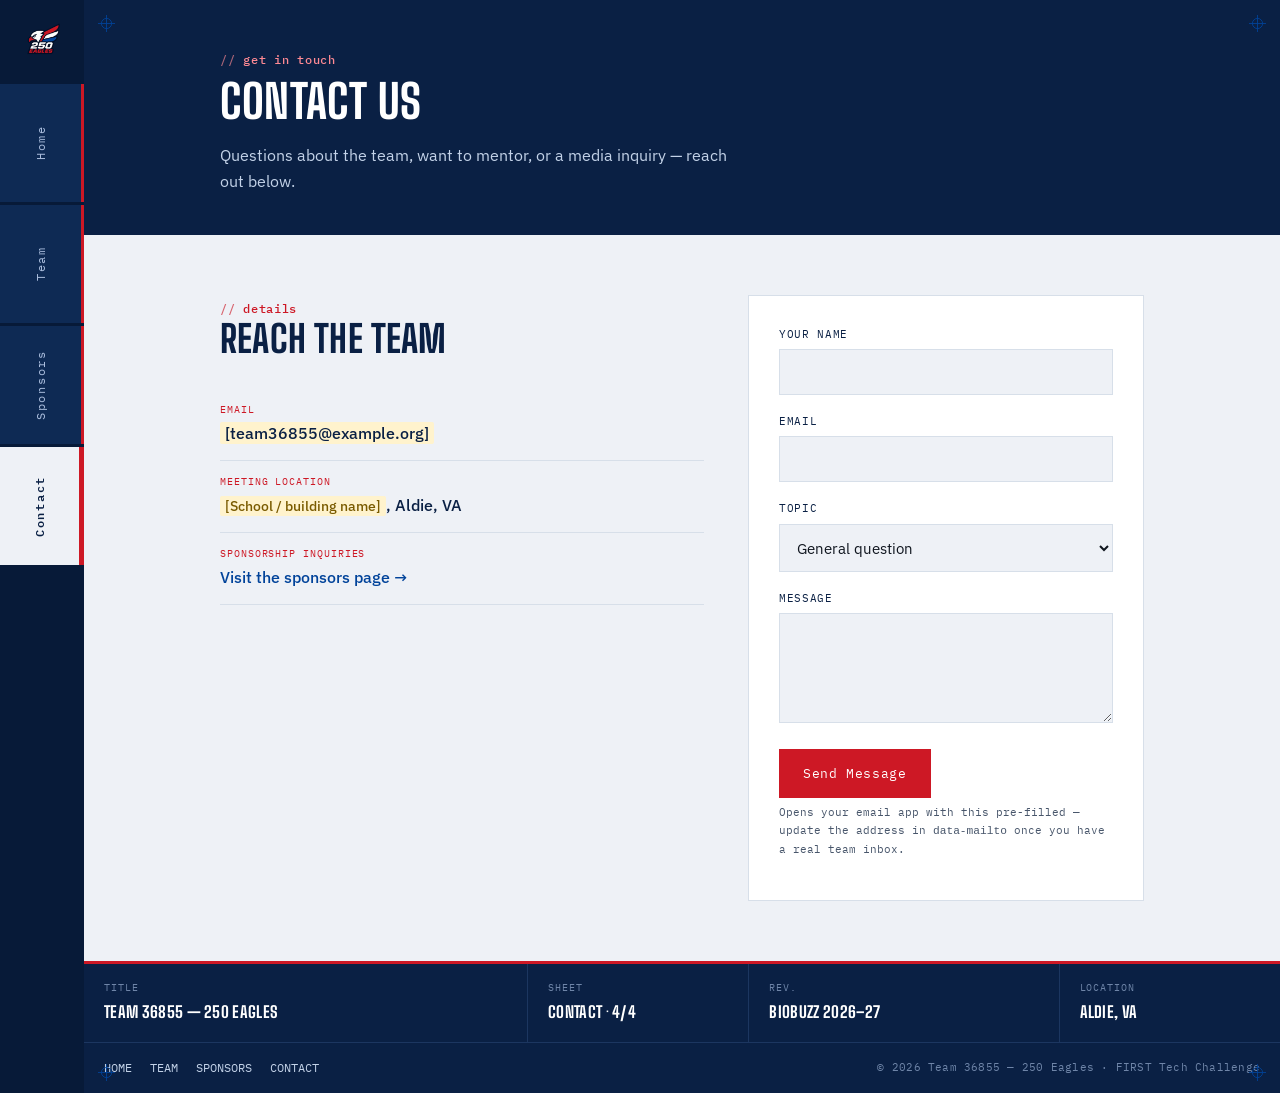
==== contact.html @ e5232fce "Add files via upload" ====
<!DOCTYPE html>
<html lang="en">
<head>
<meta charset="UTF-8">
<meta name="viewport" content="width=device-width, initial-scale=1.0">
<title>Contact &mdash; Team 36855 250 Eagles</title>
<meta name="description" content="Get in touch with FTC Team 36855, 250 Eagles.">
<link rel="icon" type="image/png" href="[data-uri]">
<link rel="preconnect" href="https://fonts.googleapis.com">
<link href="https://fonts.googleapis.com/css2?family=Big+Shoulders:wght@500;700;800&family=Big+Shoulders+Stencil:wght@600;700&family=IBM+Plex+Sans:wght@400;500;600&family=IBM+Plex+Mono:wght@400;500;600&display=swap" rel="stylesheet">
<style>
/* ===========================================================
   TEAM 36855 — 250 EAGLES
   Concept: the site as a set of engineering drawing sheets.
   - Left tab rail = binder/folder tabs (nav), not a navbar.
   - Each page = a numbered "sheet" framed by registration marks.
   - Footer = a drafting title block, not a link farm.
   - "//" comment-style eyebrows nod to the team's own codebase.
   =========================================================== */

:root {
  --navy: #0a2044;
  --navy-rail: #071a38;
  --navy-tab: #0e2a54;
  --red: #cd1825;
  --red-dark: #9e131f;
  --blue: #01439a;
  --blue-light: #6c9ee0;
  --paper: #eef1f6;
  --paper-line: #d7dfe9;
  --white: #ffffff;
  --ink: #10161f;
  --ink-soft: #48566b;

  --font-stencil: "Big Shoulders Stencil", "Arial Narrow", sans-serif;
  --font-display: "Big Shoulders", "Arial Narrow", sans-serif;
  --font-body: "IBM Plex Sans", system-ui, sans-serif;
  --font-mono: "IBM Plex Mono", "Courier New", monospace;

  --rail-w: 84px;
}

* { box-sizing: border-box; }
html { scroll-behavior: smooth; }

body {
  margin: 0;
  background: var(--navy-rail);
  color: var(--ink);
  font-family: var(--font-body);
  line-height: 1.6;
  -webkit-font-smoothing: antialiased;
}

img { max-width: 100%; display: block; }
a { color: var(--blue); text-decoration: none; }
a:hover { text-decoration: underline; }

h1, h2, h3 {
  font-family: var(--font-display);
  text-transform: uppercase;
  color: var(--navy);
  margin: 0 0 0.4em;
  line-height: 1.02;
  letter-spacing: 0.005em;
  font-weight: 700;
}
h2 { font-size: clamp(1.7rem, 3vw, 2.35rem); }
h3 { font-size: 1.15rem; }
p { color: var(--ink-soft); }

a:focus-visible, button:focus-visible, input:focus-visible,
textarea:focus-visible, select:focus-visible {
  outline: 3px solid var(--red);
  outline-offset: 2px;
}

@media (prefers-reduced-motion: reduce) {
  * { animation: none !important; transition: none !important; }
  html { scroll-behavior: auto; }
}

.wrap { max-width: 980px; margin: 0 auto; padding: 0 28px; }

/* "// " comment-style eyebrow — a nod to the team's own code comments */
.eyebrow {
  font-family: var(--font-mono);
  font-size: 0.74rem;
  letter-spacing: 0.06em;
  color: var(--red);
  font-weight: 500;
}
.eyebrow::before { content: "// "; opacity: 0.65; }
.eyebrow.on-dark { color: #ff8a94; }

/* ===========================================================
   PAGE SHELL — rail + framed sheet
   =========================================================== */
.sheet-shell {
  display: flex;
  min-height: 100vh;
  align-items: stretch;
}

/* ---------- tab rail (nav) ---------- */
.tab-rail {
  width: var(--rail-w);
  flex: 0 0 var(--rail-w);
  background: var(--navy-rail);
  display: flex;
  flex-direction: column;
  align-items: center;
  padding: 18px 0;
}

.rail-logo {
  width: 44px;
  height: 44px;
  margin-bottom: 22px;
  flex: 0 0 auto;
}
.rail-logo img { width: 100%; height: 100%; object-fit: contain; }

.tabs {
  list-style: none;
  margin: 0;
  padding: 0;
  width: 100%;
  display: flex;
  flex-direction: column;
  gap: 3px;
  flex: 1;
}

.tab {
  display: flex;
  align-items: center;
  justify-content: center;
  width: 100%;
  min-height: 118px;
  background: var(--navy-tab);
  color: #a9bcdc;
  font-family: var(--font-mono);
  font-size: 0.78rem;
  letter-spacing: 0.14em;
  border-left: 3px solid transparent;
  writing-mode: vertical-rl;
  transform: rotate(180deg);
  transition: background 0.15s ease, color 0.15s ease, border-color 0.15s ease;
}
.tab:hover { color: var(--white); text-decoration: none; }
.tab:nth-child(odd) { border-left-color: var(--red); }
.tab:nth-child(even) { border-left-color: var(--blue); }

.tab[aria-current="page"] {
  background: var(--paper);
  color: var(--navy);
  font-weight: 600;
  border-left-width: 5px;
}
.tab:nth-child(odd)[aria-current="page"] { border-left-color: var(--red); }
.tab:nth-child(even)[aria-current="page"] { border-left-color: var(--blue); }

@media (max-width: 760px) {
  .sheet-shell { flex-direction: column; }
  .tab-rail {
    width: 100%;
    flex-direction: row;
    align-items: center;
    padding: 10px 14px;
    gap: 12px;
    overflow-x: auto;
  }
  .rail-logo { margin-bottom: 0; width: 34px; height: 34px; }
  .tabs { flex-direction: row; gap: 6px; }
  .tab {
    writing-mode: horizontal-tb;
    transform: none;
    min-height: 40px;
    min-width: 82px;
    padding: 0 12px;
    border-left: none;
    border-bottom: 3px solid transparent;
  }
  .tab:nth-child(odd) { border-bottom-color: var(--red); }
  .tab:nth-child(even) { border-bottom-color: var(--blue); }
  .tab[aria-current="page"] { border-left: none; }
}

/* ---------- sheet frame (main content area) ---------- */
.sheet-frame {
  flex: 1;
  background: var(--paper);
  display: flex;
  flex-direction: column;
  position: relative;
  min-width: 0;
}

.reg {
  position: absolute;
  width: 17px;
  height: 17px;
  pointer-events: none;
  z-index: 5;
}
.reg svg { width: 100%; height: 100%; }
.reg-tl { top: 14px; left: 14px; }
.reg-tr { top: 14px; right: 14px; }
.reg-bl { bottom: 14px; left: 14px; }
.reg-br { bottom: 14px; right: 14px; }
@media (max-width: 480px) { .reg { display: none; } }

main { flex: 1; }

/* ===========================================================
   HERO (home only — the one place we spend the boldness)
   =========================================================== */
.hero {
  background: var(--navy);
  color: var(--white);
  padding: 60px 0 52px;
  position: relative;
  overflow: hidden;
}
.hero-watermark {
  position: absolute;
  right: -0.06em;
  bottom: -0.22em;
  font-family: var(--font-stencil);
  font-weight: 700;
  font-size: 15rem;
  color: rgba(255,255,255,0.05);
  line-height: 1;
  white-space: nowrap;
  pointer-events: none;
  user-select: none;
}
.hero .wrap { position: relative; }
.hero-top {
  display: flex;
  align-items: center;
  gap: 22px;
  margin-bottom: 26px;
}
.hero-logo { width: 96px; height: 96px; flex: 0 0 auto; }
.hero-logo img { width: 100%; height: 100%; object-fit: contain; }

.hero h1 {
  color: var(--white);
  font-size: clamp(2.6rem, 6.6vw, 4.6rem);
  margin: 4px 0 2px;
}
.hero .stencil-num {
  font-family: var(--font-stencil);
  font-weight: 700;
  color: var(--red);
  display: block;
  font-size: clamp(1.1rem, 2.4vw, 1.5rem);
  letter-spacing: 0.05em;
  margin-bottom: 2px;
}
.hero .lede {
  color: #c3d2e8;
  max-width: 540px;
  font-size: 1.05rem;
  margin: 18px 0 30px;
}

.btn-row { display: flex; gap: 14px; flex-wrap: wrap; }
.btn {
  display: inline-block;
  font-family: var(--font-mono);
  font-size: 0.8rem;
  letter-spacing: 0.05em;
  padding: 14px 22px;
  border: 2px solid transparent;
  cursor: pointer;
}
.btn:hover { text-decoration: none; }
.btn-primary { background: var(--red); color: var(--white); }
.btn-primary:hover { background: var(--red-dark); }
.btn-outline { background: transparent; color: var(--white); border-color: #3f5c8c; }
.btn-outline:hover { border-color: var(--white); }

/* ---------- sub-hero (other pages: quieter, no watermark) ---------- */
.subhero { background: var(--navy); color: var(--white); padding: 46px 0 40px; }
.subhero h1 { color: var(--white); font-size: clamp(2rem, 4.6vw, 2.9rem); margin-top: 6px; }
.subhero .lede { color: #c3d2e8; max-width: 520px; margin: 0; }

/* ---------- telemetry strip ---------- */
.telemetry {
  background: var(--white);
  border-bottom: 1px solid var(--paper-line);
}
.telemetry .wrap {
  display: grid;
  grid-template-columns: repeat(auto-fit, minmax(150px, 1fr));
  gap: 18px;
  padding: 20px 28px;
}
.tstat { display: flex; align-items: baseline; gap: 8px; }
.tstat .dot {
  width: 7px; height: 7px; border-radius: 50%;
  background: var(--red); flex: 0 0 auto; margin-bottom: 2px;
}
.tstat:nth-child(even) .dot { background: var(--blue); }
.tstat-text { display: flex; flex-direction: column; }
.tstat .label {
  font-family: var(--font-mono); font-size: 0.63rem;
  letter-spacing: 0.09em; text-transform: uppercase; color: var(--ink-soft);
}
.tstat .value {
  font-family: var(--font-display); font-weight: 700;
  font-size: 1.05rem; color: var(--navy); text-transform: uppercase;
}

/* ===========================================================
   SECTIONS
   =========================================================== */
section.block { padding: 60px 0; }
section.block.tight { padding: 44px 0; }
.section-head { max-width: 620px; margin-bottom: 30px; }

.two-col { display: grid; grid-template-columns: 1.1fr 0.9fr; gap: 44px; align-items: start; }
@media (max-width: 800px) { .two-col { grid-template-columns: 1fr; } }

/* ---------- figure (photo + drafting-style caption) ---------- */
figure.tech-figure { margin: 0; }
.photo-box {
  background: var(--white);
  border: 1px solid var(--paper-line);
  aspect-ratio: 4/3;
  display: flex; align-items: center; justify-content: center;
  color: var(--ink-soft);
  font-family: var(--font-mono); font-size: 0.75rem;
  text-align: center; text-transform: uppercase; letter-spacing: 0.05em;
}
figcaption {
  font-family: var(--font-mono);
  font-size: 0.7rem;
  color: var(--ink-soft);
  letter-spacing: 0.04em;
  margin-top: 8px;
  border-top: 1px solid var(--paper-line);
  padding-top: 8px;
}
figcaption b { color: var(--navy); }

/* ---------- cards ---------- */
.card-grid { display: grid; grid-template-columns: repeat(auto-fill, minmax(230px, 1fr)); gap: 22px; }
.card { background: var(--white); border: 1px solid var(--paper-line); padding: 20px; }
.card .role {
  font-family: var(--font-mono); font-size: 0.66rem; letter-spacing: 0.08em;
  text-transform: uppercase; color: var(--red); margin-bottom: 6px; display: block;
}
.card h3 { margin-bottom: 6px; font-size: 1.05rem; }
.card p { font-size: 0.9rem; margin: 0; }

.avatar-slot {
  width: 100%; aspect-ratio: 1; background: var(--paper);
  border: 1px dashed var(--paper-line); margin-bottom: 12px;
  display: flex; align-items: center; justify-content: center;
  font-family: var(--font-mono); font-size: 0.63rem; color: var(--ink-soft);
  text-transform: uppercase;
}

/* ---------- coach card ---------- */
.coach-card {
  display: grid; grid-template-columns: 170px 1fr; gap: 26px;
  background: var(--white); border: 1px solid var(--paper-line);
  padding: 26px; align-items: start;
}
@media (max-width: 600px) { .coach-card { grid-template-columns: 1fr; } }

/* ---------- benefit list — code-comment marker ---------- */
.benefit-list { list-style: none; margin: 0; padding: 0; display: grid; gap: 13px; }
.benefit-list li { padding-left: 26px; position: relative; color: var(--ink); }
.benefit-list li::before {
  content: "»"; position: absolute; left: 0; top: -1px;
  color: var(--red); font-family: var(--font-mono); font-weight: 700; font-size: 1rem;
}

/* ---------- cta banner (the "endgame" ask) ---------- */
.cta-banner { background: var(--red); color: var(--white); padding: 46px 0; text-align: center; }
.cta-banner .eyebrow { color: #ffd6da; }
.cta-banner .eyebrow::before { opacity: 0.8; }
.cta-banner h2 { color: var(--white); }
.cta-banner p { color: #ffd9dd; max-width: 500px; margin: 0 auto 22px; }
.cta-banner .btn-outline { border-color: rgba(255,255,255,0.55); color: var(--white); }
.cta-banner .btn-outline:hover { border-color: var(--white); background: rgba(255,255,255,0.1); }

/* ---------- forms ---------- */
.form-panel { background: var(--white); border: 1px solid var(--paper-line); padding: 30px; }
.field { margin-bottom: 18px; }
.field label {
  display: block; font-family: var(--font-mono); font-size: 0.68rem;
  letter-spacing: 0.06em; text-transform: uppercase; color: var(--navy); margin-bottom: 6px;
}
.field input, .field select, .field textarea {
  width: 100%; padding: 12px 13px; border: 1px solid var(--paper-line);
  background: var(--paper); font-family: var(--font-body); font-size: 0.95rem; color: var(--ink);
}
.field textarea { resize: vertical; min-height: 110px; }
.field input:focus, .field select:focus, .field textarea:focus { background: var(--white); }
.form-note { font-family: var(--font-mono); font-size: 0.7rem; color: var(--ink-soft); margin-top: 6px; }
.form-status {
  font-family: var(--font-mono); font-size: 0.84rem; padding: 12px 14px; margin-top: 14px;
  border-left: 3px solid var(--blue); background: #e8eef8; display: none;
}
.form-status.show { display: block; }

/* ---------- info list ---------- */
.info-list { list-style: none; margin: 0; padding: 0; }
.info-list li { padding: 13px 0; border-bottom: 1px solid var(--paper-line); }
.info-list .label {
  font-family: var(--font-mono); font-size: 0.64rem; letter-spacing: 0.09em;
  text-transform: uppercase; color: var(--red); display: block; margin-bottom: 3px;
}
.info-list .value { font-size: 1rem; color: var(--navy); font-weight: 500; }

/* ===========================================================
   TITLE BLOCK (footer, styled like a drafting title block)
   =========================================================== */
.title-block { background: var(--navy); color: #b7c6de; border-top: 3px solid var(--red); }
.tb-grid {
  display: grid;
  grid-template-columns: 2fr 1fr 1.4fr 1fr;
  border-bottom: 1px solid #1c3660;
}
.tb-cell { padding: 16px 20px; border-left: 1px solid #1c3660; }
.tb-cell:first-child { border-left: none; }
.tb-label {
  display: block; font-family: var(--font-mono); font-size: 0.6rem;
  letter-spacing: 0.1em; text-transform: uppercase; color: #6f85a8; margin-bottom: 4px;
}
.tb-value { font-family: var(--font-display); font-weight: 700; text-transform: uppercase; color: var(--white); font-size: 1rem; letter-spacing: 0.02em; }
@media (max-width: 700px) {
  .tb-grid { grid-template-columns: 1fr 1fr; }
  .tb-cell { border-bottom: 1px solid #1c3660; }
}

.tb-bottom {
  display: flex; align-items: center; justify-content: space-between;
  flex-wrap: wrap; gap: 14px; padding: 16px 20px;
}
.tb-links { list-style: none; display: flex; gap: 18px; margin: 0; padding: 0; font-family: var(--font-mono); font-size: 0.74rem; text-transform: uppercase; }
.tb-links a { color: #c3d2e8; }
.tb-copy { font-family: var(--font-mono); font-size: 0.68rem; color: #6f85a8; letter-spacing: 0.02em; }

/* placeholder tag */
.ph { background: #fff3cd; color: #7a5b00; padding: 1px 5px; font-size: 0.85em; border-radius: 2px; }

</style>
</head>
<body>

<div class="sheet-shell">
  <nav class="tab-rail" aria-label="Primary">
    <a href="index.html" class="rail-logo"><img src="[data-uri]" alt="Team 250 Eagles home"></a>
    <ul class="tabs">
      <li><a href="index.html" class="tab">Home</a></li>
      <li><a href="team.html" class="tab">Team</a></li>
      <li><a href="sponsors.html" class="tab">Sponsors</a></li>
      <li><a href="contact.html" class="tab" aria-current="page">Contact</a></li>
    </ul>
  </nav>

  <div class="sheet-frame">
    <span class="reg reg-tl" aria-hidden="true"><svg viewBox="0 0 20 20" xmlns="http://www.w3.org/2000/svg"><circle cx="10" cy="10" r="6" fill="none" stroke="var(--blue)" stroke-width="1"/><line x1="10" y1="0" x2="10" y2="20" stroke="var(--blue)" stroke-width="1"/><line x1="0" y1="10" x2="20" y2="10" stroke="var(--blue)" stroke-width="1"/></svg></span>
<span class="reg reg-tr" aria-hidden="true"><svg viewBox="0 0 20 20" xmlns="http://www.w3.org/2000/svg"><circle cx="10" cy="10" r="6" fill="none" stroke="var(--blue)" stroke-width="1"/><line x1="10" y1="0" x2="10" y2="20" stroke="var(--blue)" stroke-width="1"/><line x1="0" y1="10" x2="20" y2="10" stroke="var(--blue)" stroke-width="1"/></svg></span>
<span class="reg reg-bl" aria-hidden="true"><svg viewBox="0 0 20 20" xmlns="http://www.w3.org/2000/svg"><circle cx="10" cy="10" r="6" fill="none" stroke="var(--blue)" stroke-width="1"/><line x1="10" y1="0" x2="10" y2="20" stroke="var(--blue)" stroke-width="1"/><line x1="0" y1="10" x2="20" y2="10" stroke="var(--blue)" stroke-width="1"/></svg></span>
<span class="reg reg-br" aria-hidden="true"><svg viewBox="0 0 20 20" xmlns="http://www.w3.org/2000/svg"><circle cx="10" cy="10" r="6" fill="none" stroke="var(--blue)" stroke-width="1"/><line x1="10" y1="0" x2="10" y2="20" stroke="var(--blue)" stroke-width="1"/><line x1="0" y1="10" x2="20" y2="10" stroke="var(--blue)" stroke-width="1"/></svg></span>
    <main>

<section class="subhero">
  <div class="wrap">
    <span class="eyebrow on-dark">get in touch</span>
    <h1>Contact Us</h1>
    <p class="lede">Questions about the team, want to mentor, or a media inquiry &mdash; reach out below.</p>
  </div>
</section>

<section class="block">
  <div class="wrap two-col">
    <div>
      <div class="section-head"><span class="eyebrow">details</span><h2>Reach The Team</h2></div>
      <ul class="info-list">
        <li><span class="label">Email</span><span class="value ph">[team36855@example.org]</span></li>
        <li><span class="label">Meeting Location</span><span class="value"><span class="ph">[School / building name]</span>, Aldie, VA</span></li>
        <li><span class="label">Sponsorship inquiries</span><span class="value"><a href="sponsors.html">Visit the sponsors page &rarr;</a></span></li>
      </ul>
    </div>
    <div class="form-panel">
      <form data-mailto="team36855@example.org">
        <div class="field"><label for="c-name">Your name</label><input id="c-name" name="name" type="text" required></div>
        <div class="field"><label for="c-email">Email</label><input id="c-email" name="email" type="email" required></div>
        <div class="field">
          <label for="c-topic">Topic</label>
          <select id="c-topic" name="subject">
            <option value="General question &mdash; Team 36855 250 Eagles">General question</option>
            <option value="Mentoring interest &mdash; Team 36855 250 Eagles">Interested in mentoring</option>
            <option value="Media inquiry &mdash; Team 36855 250 Eagles">Media inquiry</option>
            <option value="Other &mdash; Team 36855 250 Eagles">Other</option>
          </select>
        </div>
        <div class="field"><label for="c-message">Message</label><textarea id="c-message" name="message" required></textarea></div>
        <button type="submit" class="btn btn-primary">Send Message</button>
        <p class="form-note">Opens your email app with this pre-filled &mdash; update the address in <code>data-mailto</code> once you have a real team inbox.</p>
        <div class="form-status" role="status"></div>
      </form>
    </div>
  </div>
</section>

    </main>

    <footer class="title-block">
      <div class="tb-grid">
        <div class="tb-cell">
          <span class="tb-label">Title</span>
          <span class="tb-value">Team 36855 &mdash; 250 Eagles</span>
        </div>
        <div class="tb-cell">
          <span class="tb-label">Sheet</span>
          <span class="tb-value">Contact &middot; 4/4</span>
        </div>
        <div class="tb-cell">
          <span class="tb-label">Rev.</span>
          <span class="tb-value">BIOBUZZ 2026&ndash;27</span>
        </div>
        <div class="tb-cell">
          <span class="tb-label">Location</span>
          <span class="tb-value">Aldie, VA</span>
        </div>
      </div>
      <div class="tb-bottom">
        <ul class="tb-links"><li><a href="index.html">Home</a></li><li><a href="team.html">Team</a></li><li><a href="sponsors.html">Sponsors</a></li><li><a href="contact.html">Contact</a></li></ul>
        <div class="tb-copy">&copy; 2026 Team 36855 &mdash; 250 Eagles &middot; FIRST Tech Challenge</div>
      </div>
    </footer>
  </div>
</div>

<script>
// Contact / sponsor forms: no backend yet, so build a mailto: link
// from the filled-in fields and show a confirmation note.
document.addEventListener("DOMContentLoaded", () => {
  document.querySelectorAll("form[data-mailto]").forEach((form) => {
    form.addEventListener("submit", (e) => {
      e.preventDefault();
      const to = form.getAttribute("data-mailto");
      const data = new FormData(form);
      const name = data.get("name") || "";
      const org = data.get("org") || "";
      const email = data.get("email") || "";
      const message = data.get("message") || "";
      const subjectField = data.get("subject");

      const subject = subjectField
        ? subjectField
        : `Message from ${name || "website contact form"}`;

      const bodyLines = [
        org ? `Organization: ${org}` : null,
        email ? `Reply-to: ${email}` : null,
        "",
        message,
      ].filter(Boolean);

      const mailto = `mailto:${to}?subject=${encodeURIComponent(
        subject
      )}&body=${encodeURIComponent(bodyLines.join("\n"))}`;

      window.location.href = mailto;

      const status = form.querySelector(".form-status");
      if (status) {
        status.textContent =
          "Opening your email app with this message pre-filled. If nothing opens, email us directly using the address below.";
        status.classList.add("show");
      }
    });
  });
});

</script>
</body>
</html>
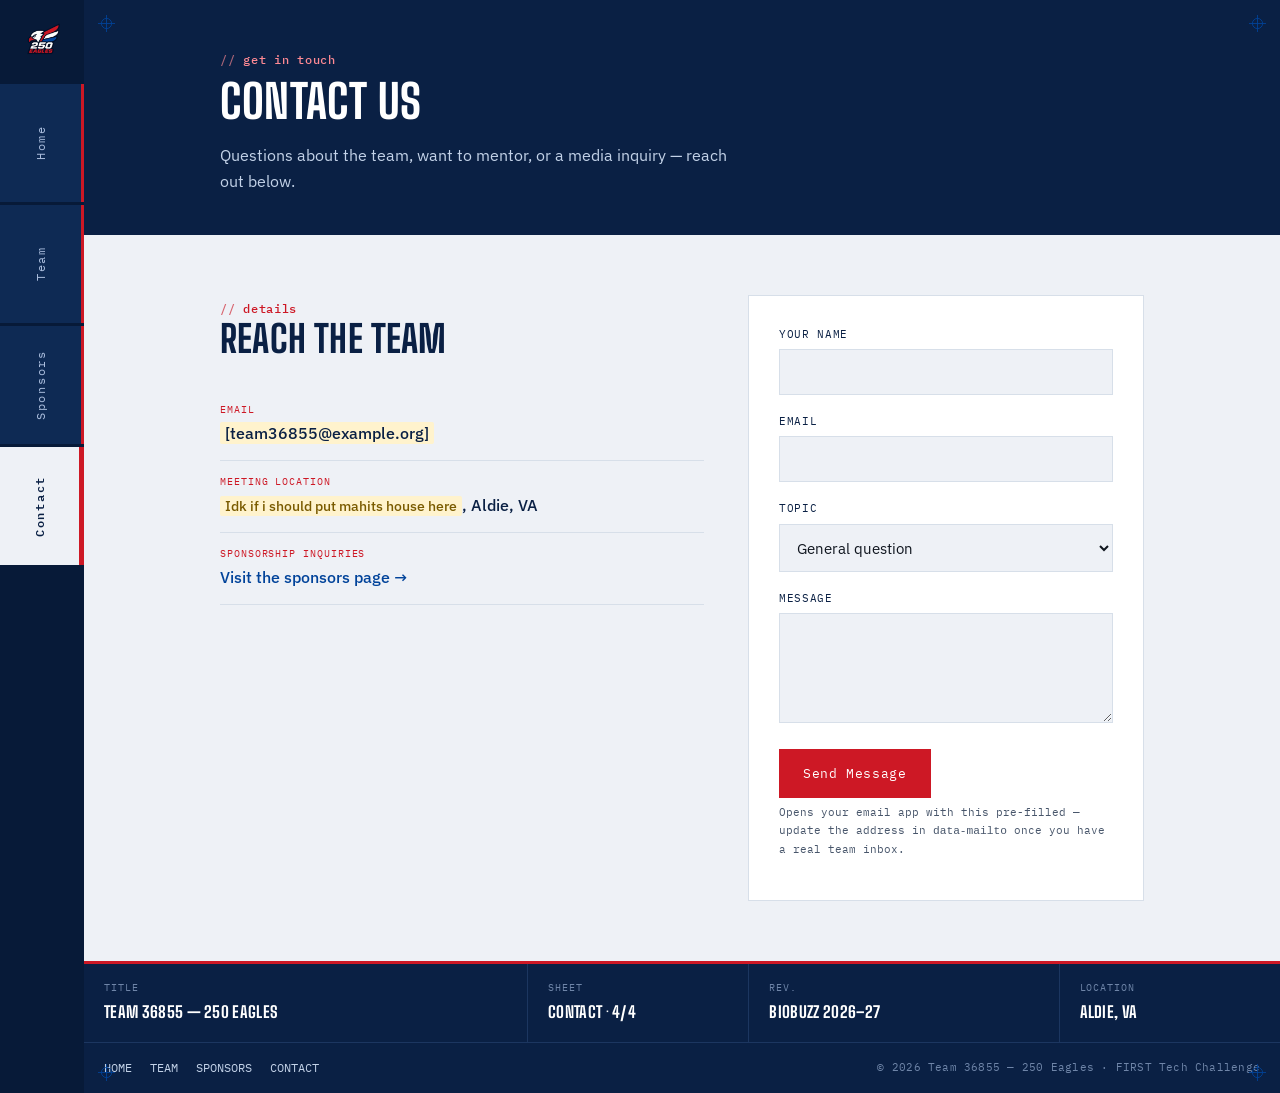
==== commit 4c956857: "Update contact.html" ====
--- a/contact.html
+++ b/contact.html
@@ -487,7 +487,7 @@
       <div class="section-head"><span class="eyebrow">details</span><h2>Reach The Team</h2></div>
       <ul class="info-list">
         <li><span class="label">Email</span><span class="value ph">[team36855@example.org]</span></li>
-        <li><span class="label">Meeting Location</span><span class="value"><span class="ph">[School / building name]</span>, Aldie, VA</span></li>
+        <li><span class="label">Meeting Location</span><span class="value"><span class="ph">Idk if i should put mahits house here</span>, Aldie, VA</span></li>
         <li><span class="label">Sponsorship inquiries</span><span class="value"><a href="sponsors.html">Visit the sponsors page &rarr;</a></span></li>
       </ul>
     </div>
